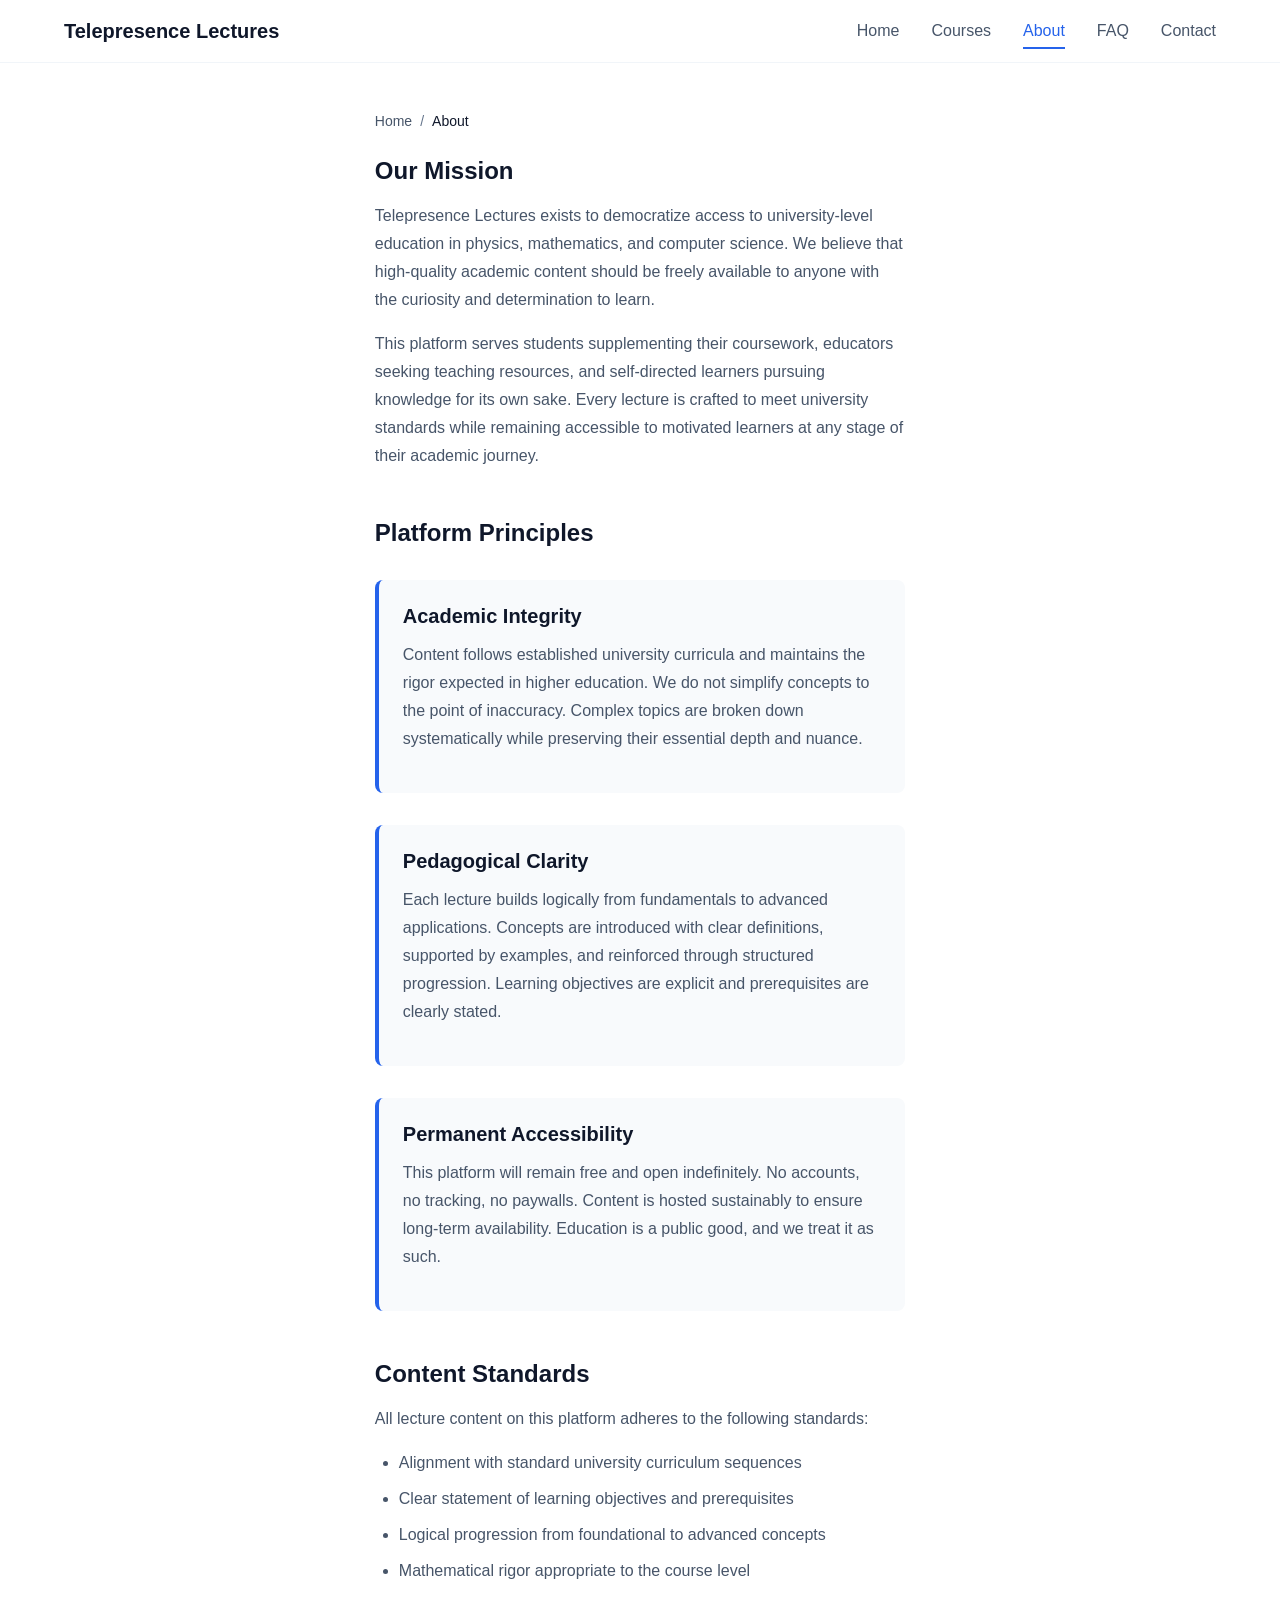
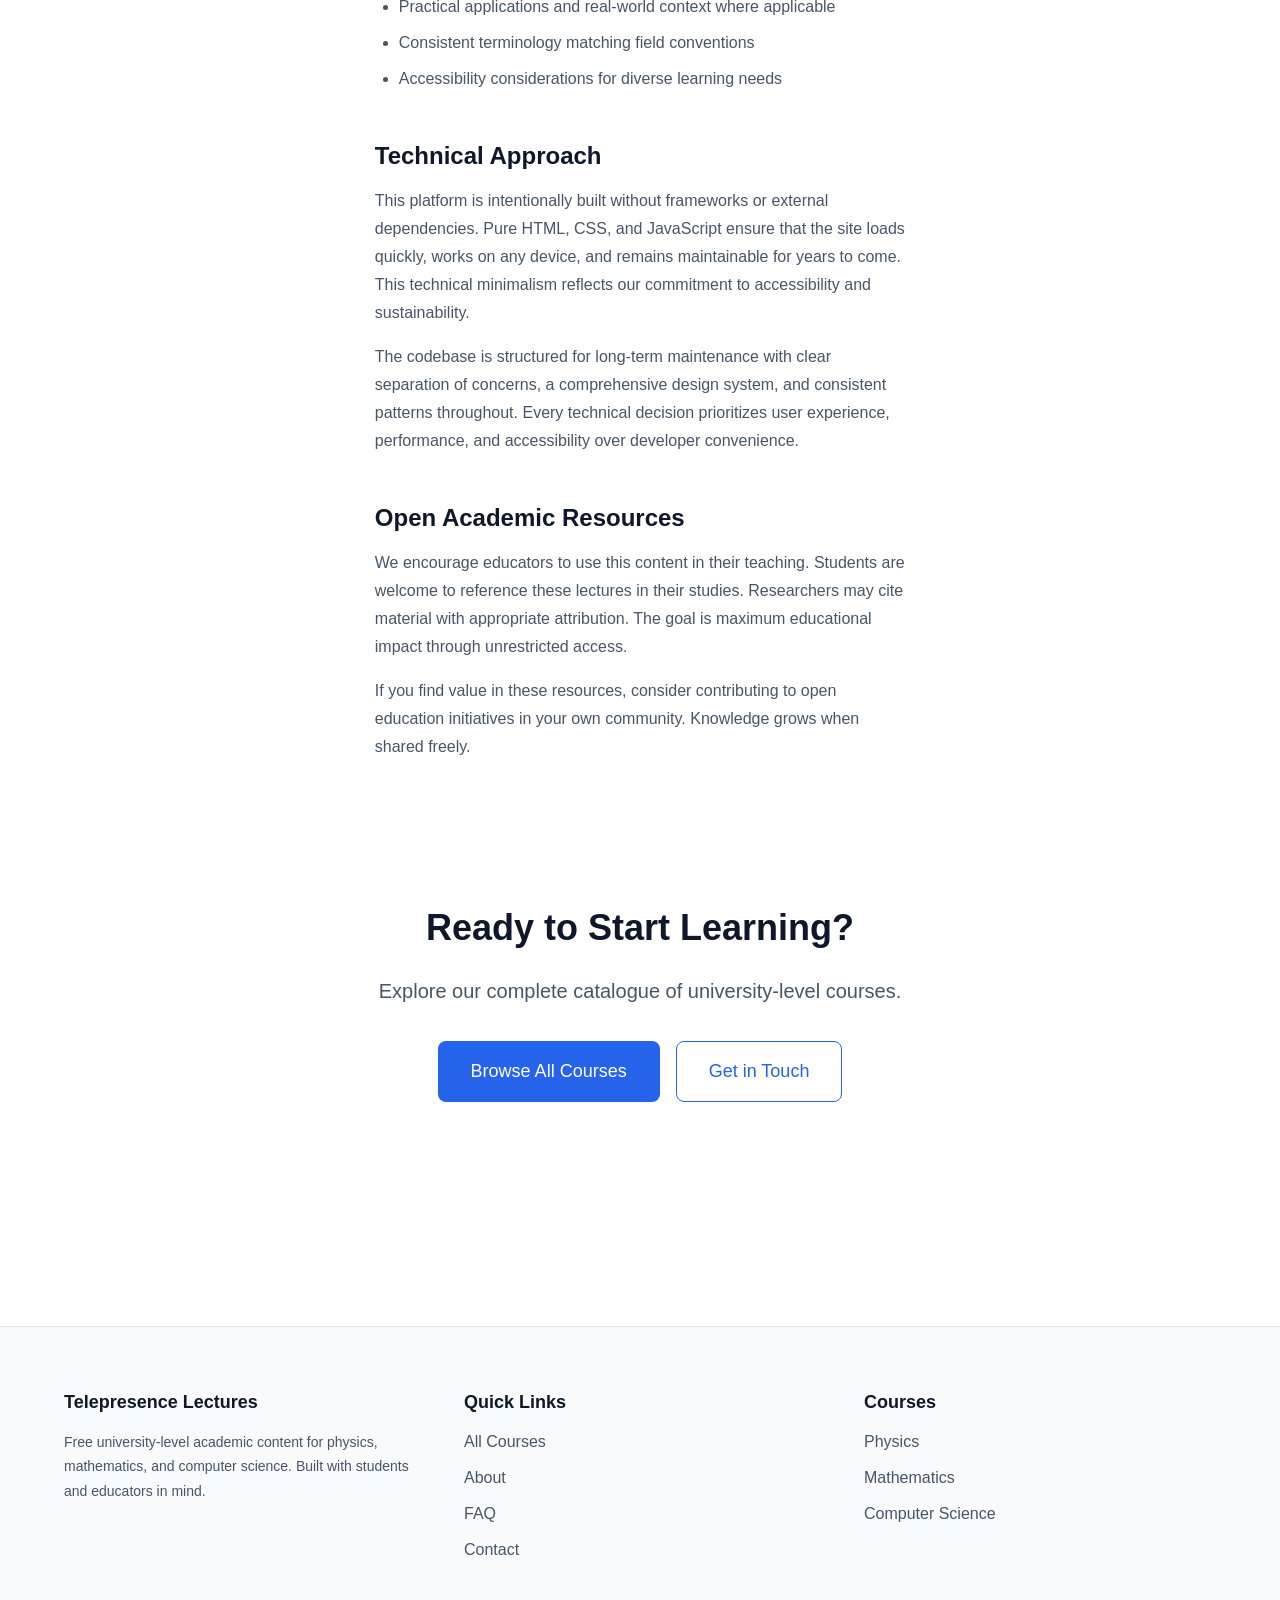
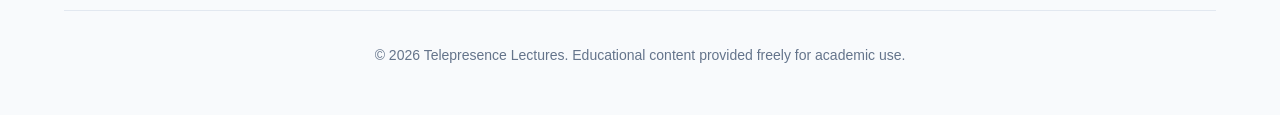
==== pages/about.html @ 8c1ee04d "Add core HTML pages: home, about, courses, FAQ, and contact Co-authored-by: dconcokikego <234408200+" ====
<!DOCTYPE html>
<html lang="en">
<head>
  <meta charset="UTF-8">
  <meta name="viewport" content="width=device-width, initial-scale=1.0">
  <meta name="description" content="Learn about our mission to provide free, high-quality university-level lecture content for physics, mathematics, and computer science.">
  <title>About - Telepresence Lectures</title>
  
  <!-- CSS -->
  <link rel="stylesheet" href="/src/css/base.css">
  <link rel="stylesheet" href="/src/css/layout.css">
  <link rel="stylesheet" href="/src/css/components.css">
  <link rel="stylesheet" href="/src/css/animations.css">
  <link rel="stylesheet" href="/src/css/pages.css">
</head>
<body>
  <a href="#main-content" class="skip-link">Skip to main content</a>
  
  <header class="site-header">
    <div class="header__inner">
      <a href="/" class="header__logo">Telepresence Lectures</a>
      
      <nav class="site-nav" aria-label="Main navigation">
        <button class="nav__toggle" aria-expanded="false" aria-label="Toggle navigation menu">
          <span class="nav__toggle-bar"></span>
          <span class="nav__toggle-bar"></span>
          <span class="nav__toggle-bar"></span>
        </button>
        
        <ul class="nav__list">
          <li class="nav__item"><a href="/" class="nav__link">Home</a></li>
          <li class="nav__item"><a href="/pages/courses.html" class="nav__link">Courses</a></li>
          <li class="nav__item"><a href="/pages/about.html" class="nav__link">About</a></li>
          <li class="nav__item"><a href="/pages/faq.html" class="nav__link">FAQ</a></li>
          <li class="nav__item"><a href="/pages/contact.html" class="nav__link">Contact</a></li>
        </ul>
      </nav>
    </div>
  </header>
  
  <main id="main-content" class="main-content">
    <div class="container container--narrow">
      <nav class="breadcrumbs" aria-label="Breadcrumb">
        <span class="breadcrumbs__item"><a href="/" class="breadcrumbs__link">Home</a></span>
        <span class="breadcrumbs__separator">/</span>
        <span class="breadcrumbs__item">About</span>
      </nav>
      
      <article class="about-section animate-on-scroll">
        <h1 class="about-section__title">Our Mission</h1>
        <p class="about-section__text">
          Telepresence Lectures exists to democratize access to university-level education in physics, 
          mathematics, and computer science. We believe that high-quality academic content should be 
          freely available to anyone with the curiosity and determination to learn.
        </p>
        <p class="about-section__text">
          This platform serves students supplementing their coursework, educators seeking teaching 
          resources, and self-directed learners pursuing knowledge for its own sake. Every lecture 
          is crafted to meet university standards while remaining accessible to motivated learners 
          at any stage of their academic journey.
        </p>
      </article>
      
      <section class="about-section animate-on-scroll">
        <h2 class="about-section__title">Platform Principles</h2>
        <div class="about-principles">
          <div class="principle">
            <h3 class="principle__title">Academic Integrity</h3>
            <p class="principle__description">
              Content follows established university curricula and maintains the rigor expected in 
              higher education. We do not simplify concepts to the point of inaccuracy. Complex 
              topics are broken down systematically while preserving their essential depth and nuance.
            </p>
          </div>
          
          <div class="principle">
            <h3 class="principle__title">Pedagogical Clarity</h3>
            <p class="principle__description">
              Each lecture builds logically from fundamentals to advanced applications. Concepts are 
              introduced with clear definitions, supported by examples, and reinforced through 
              structured progression. Learning objectives are explicit and prerequisites are clearly stated.
            </p>
          </div>
          
          <div class="principle">
            <h3 class="principle__title">Permanent Accessibility</h3>
            <p class="principle__description">
              This platform will remain free and open indefinitely. No accounts, no tracking, no 
              paywalls. Content is hosted sustainably to ensure long-term availability. Education 
              is a public good, and we treat it as such.
            </p>
          </div>
        </div>
      </section>
      
      <section class="about-section animate-on-scroll">
        <h2 class="about-section__title">Content Standards</h2>
        <p class="about-section__text">
          All lecture content on this platform adheres to the following standards:
        </p>
        <ul class="course-list">
          <li>Alignment with standard university curriculum sequences</li>
          <li>Clear statement of learning objectives and prerequisites</li>
          <li>Logical progression from foundational to advanced concepts</li>
          <li>Mathematical rigor appropriate to the course level</li>
          <li>Practical applications and real-world context where applicable</li>
          <li>Consistent terminology matching field conventions</li>
          <li>Accessibility considerations for diverse learning needs</li>
        </ul>
      </section>
      
      <section class="about-section animate-on-scroll">
        <h2 class="about-section__title">Technical Approach</h2>
        <p class="about-section__text">
          This platform is intentionally built without frameworks or external dependencies. 
          Pure HTML, CSS, and JavaScript ensure that the site loads quickly, works on any device, 
          and remains maintainable for years to come. This technical minimalism reflects our 
          commitment to accessibility and sustainability.
        </p>
        <p class="about-section__text">
          The codebase is structured for long-term maintenance with clear separation of concerns, 
          a comprehensive design system, and consistent patterns throughout. Every technical decision 
          prioritizes user experience, performance, and accessibility over developer convenience.
        </p>
      </section>
      
      <section class="about-section animate-on-scroll">
        <h2 class="about-section__title">Open Academic Resources</h2>
        <p class="about-section__text">
          We encourage educators to use this content in their teaching. Students are welcome to 
          reference these lectures in their studies. Researchers may cite material with appropriate 
          attribution. The goal is maximum educational impact through unrestricted access.
        </p>
        <p class="about-section__text">
          If you find value in these resources, consider contributing to open education initiatives 
          in your own community. Knowledge grows when shared freely.
        </p>
      </section>
      
      <section class="section">
        <div class="hero" style="padding: 3rem 0;">
          <h2 class="hero__title" style="font-size: 2.25rem; margin-bottom: 1.5rem;">Ready to Start Learning?</h2>
          <p class="hero__description" style="margin-bottom: 2rem;">
            Explore our complete catalogue of university-level courses.
          </p>
          <div class="hero__actions">
            <a href="/pages/courses.html" class="btn btn--primary btn--lg">Browse All Courses</a>
            <a href="/pages/contact.html" class="btn btn--secondary btn--lg">Get in Touch</a>
          </div>
        </div>
      </section>
    </div>
  </main>
  
  <footer class="site-footer">
    <div class="container">
      <div class="footer__grid">
        <div class="footer__section">
          <h3 class="footer__section-title">Telepresence Lectures</h3>
          <p class="footer__text">
            Free university-level academic content for physics, mathematics, and computer science. 
            Built with students and educators in mind.
          </p>
        </div>
        
        <div class="footer__section">
          <h3 class="footer__section-title">Quick Links</h3>
          <ul class="footer__list">
            <li><a href="/pages/courses.html" class="footer__link">All Courses</a></li>
            <li><a href="/pages/about.html" class="footer__link">About</a></li>
            <li><a href="/pages/faq.html" class="footer__link">FAQ</a></li>
            <li><a href="/pages/contact.html" class="footer__link">Contact</a></li>
          </ul>
        </div>
        
        <div class="footer__section">
          <h3 class="footer__section-title">Courses</h3>
          <ul class="footer__list">
            <li><a href="/pages/phy101.html" class="footer__link">Physics</a></li>
            <li><a href="/pages/mat101.html" class="footer__link">Mathematics</a></li>
            <li><a href="/pages/csc150.html" class="footer__link">Computer Science</a></li>
          </ul>
        </div>
      </div>
      
      <div class="footer__bottom">
        <p>&copy; 2026 Telepresence Lectures. Educational content provided freely for academic use.</p>
      </div>
    </div>
  </footer>
  
  <script type="module" src="/src/js/main.js"></script>
</body>
</html>
---- src/css/base.css ----
/* =============================================
   CSS Reset & Base Styles
   ============================================= */

/* Box sizing reset */
*,
*::before,
*::after {
  box-sizing: border-box;
  margin: 0;
  padding: 0;
}

/* Remove default list styles */
ul,
ol {
  list-style: none;
}

/* Remove default link styles */
a {
  text-decoration: none;
  color: inherit;
}

/* Reset button styles */
button {
  border: none;
  background: none;
  font: inherit;
  cursor: pointer;
}

/* Remove default fieldset styles */
fieldset {
  border: none;
  padding: 0;
  margin: 0;
}

/* =============================================
   CSS Variables - Design System
   ============================================= */

:root {
  /* Colors */
  --color-primary: #2563eb;
  --color-primary-dark: #1e40af;
  --color-primary-light: #3b82f6;
  --color-secondary: #64748b;
  --color-success: #10b981;
  --color-bg: #ffffff;
  --color-bg-secondary: #f8fafc;
  --color-bg-tertiary: #f1f5f9;
  --color-surface: #ffffff;
  --color-surface-raised: #ffffff;
  --color-text: #0f172a;
  --color-text-secondary: #475569;
  --color-text-tertiary: #64748b;
  --color-border: #e2e8f0;
  --color-border-light: #f1f5f9;
  
  /* Typography Scale */
  --font-size-xs: 0.75rem;      /* 12px */
  --font-size-sm: 0.875rem;     /* 14px */
  --font-size-base: 1rem;       /* 16px */
  --font-size-lg: 1.125rem;     /* 18px */
  --font-size-xl: 1.25rem;      /* 20px */
  --font-size-2xl: 1.5rem;      /* 24px */
  --font-size-3xl: 1.875rem;    /* 30px */
  --font-size-4xl: 2.25rem;     /* 36px */
  --font-size-5xl: 3rem;        /* 48px */
  
  /* Font weights */
  --font-weight-normal: 400;
  --font-weight-medium: 500;
  --font-weight-semibold: 600;
  --font-weight-bold: 700;
  
  /* Line heights */
  --line-height-tight: 1.25;
  --line-height-normal: 1.5;
  --line-height-relaxed: 1.75;
  
  /* Spacing Scale (based on 4px) */
  --space-1: 0.25rem;   /* 4px */
  --space-2: 0.5rem;    /* 8px */
  --space-3: 0.75rem;   /* 12px */
  --space-4: 1rem;      /* 16px */
  --space-5: 1.25rem;   /* 20px */
  --space-6: 1.5rem;    /* 24px */
  --space-8: 2rem;      /* 32px */
  --space-10: 2.5rem;   /* 40px */
  --space-12: 3rem;     /* 48px */
  --space-16: 4rem;     /* 64px */
  --space-20: 5rem;     /* 80px */
  
  /* Layout constraints */
  --max-width-default: 1200px;
  --max-width-narrow: 65ch;
  --max-width-wide: 1400px;
  
  /* Shadows */
  --shadow-sm: 0 1px 2px 0 rgba(0, 0, 0, 0.05);
  --shadow-base: 0 1px 3px 0 rgba(0, 0, 0, 0.1), 0 1px 2px 0 rgba(0, 0, 0, 0.06);
  --shadow-md: 0 4px 6px -1px rgba(0, 0, 0, 0.1), 0 2px 4px -1px rgba(0, 0, 0, 0.06);
  --shadow-lg: 0 10px 15px -3px rgba(0, 0, 0, 0.1), 0 4px 6px -2px rgba(0, 0, 0, 0.05);
  --shadow-xl: 0 20px 25px -5px rgba(0, 0, 0, 0.1), 0 10px 10px -5px rgba(0, 0, 0, 0.04);
  
  /* Border radius */
  --radius-sm: 0.25rem;
  --radius-base: 0.375rem;
  --radius-md: 0.5rem;
  --radius-lg: 0.75rem;
  
  /* Transitions */
  --transition-fast: 150ms ease;
  --transition-base: 200ms ease;
  --transition-slow: 300ms ease;
  
  /* Z-index scale */
  --z-index-dropdown: 1000;
  --z-index-sticky: 1020;
  --z-index-fixed: 1030;
  --z-index-modal: 1040;
  --z-index-popover: 1050;
  --z-index-tooltip: 1060;
}

/* =============================================
   Base HTML Elements
   ============================================= */

html {
  font-size: 16px;
  -webkit-font-smoothing: antialiased;
  -moz-osx-font-smoothing: grayscale;
}

body {
  font-family: -apple-system, BlinkMacSystemFont, 'Segoe UI', 'Roboto', 'Oxygen',
    'Ubuntu', 'Cantarell', 'Fira Sans', 'Droid Sans', 'Helvetica Neue',
    sans-serif;
  font-size: var(--font-size-base);
  line-height: var(--line-height-normal);
  color: var(--color-text);
  background-color: var(--color-bg);
}

/* Typography */
h1, h2, h3, h4, h5, h6 {
  font-weight: var(--font-weight-bold);
  line-height: var(--line-height-tight);
  margin-bottom: var(--space-4);
  color: var(--color-text);
}

h1 {
  font-size: var(--font-size-4xl);
  margin-bottom: var(--space-6);
}

h2 {
  font-size: var(--font-size-3xl);
}

h3 {
  font-size: var(--font-size-2xl);
}

h4 {
  font-size: var(--font-size-xl);
}

p {
  margin-bottom: var(--space-4);
  line-height: var(--line-height-relaxed);
}

strong {
  font-weight: var(--font-weight-semibold);
}

em {
  font-style: italic;
}

code {
  font-family: 'Courier New', Courier, monospace;
  font-size: 0.875em;
  padding: 0.125rem 0.25rem;
  background-color: var(--color-bg-tertiary);
  border-radius: var(--radius-sm);
}

/* =============================================
   Accessibility Features
   ============================================= */

/* Skip to main content link */
.skip-link {
  position: absolute;
  top: -40px;
  left: 0;
  background: var(--color-primary);
  color: white;
  padding: var(--space-2) var(--space-4);
  text-decoration: none;
  z-index: var(--z-index-tooltip);
}

.skip-link:focus {
  top: 0;
}

/* Focus visible styles */
*:focus-visible {
  outline: 2px solid var(--color-primary);
  outline-offset: 2px;
}

/* Screen reader only */
.sr-only {
  position: absolute;
  width: 1px;
  height: 1px;
  padding: 0;
  margin: -1px;
  overflow: hidden;
  clip: rect(0, 0, 0, 0);
  white-space: nowrap;
  border-width: 0;
}

/* Reduced motion support */
@media (prefers-reduced-motion: reduce) {
  *,
  *::before,
  *::after {
    animation-duration: 0.01ms !important;
    animation-iteration-count: 1 !important;
    transition-duration: 0.01ms !important;
    scroll-behavior: auto !important;
  }
}

/* =============================================
   Responsive Typography
   ============================================= */

@media (max-width: 768px) {
  :root {
    --font-size-4xl: 2rem;      /* 32px */
    --font-size-3xl: 1.5rem;    /* 24px */
    --font-size-2xl: 1.25rem;   /* 20px */
  }
  
  h1 {
    margin-bottom: var(--space-4);
  }
}

@media (max-width: 480px) {
  :root {
    --font-size-4xl: 1.75rem;   /* 28px */
    --font-size-3xl: 1.375rem;  /* 22px */
  }
}
---- src/css/layout.css ----
/* =============================================
   Container System
   ============================================= */

.container {
  max-width: var(--max-width-default);
  margin: 0 auto;
  padding: 0 var(--space-6);
}

.container--narrow {
  max-width: var(--max-width-narrow);
}

.container--wide {
  max-width: var(--max-width-wide);
}

/* =============================================
   Header
   ============================================= */

.site-header {
  position: sticky;
  top: 0;
  background-color: var(--color-surface);
  border-bottom: 1px solid var(--color-border-light);
  z-index: var(--z-index-sticky);
  transition: box-shadow var(--transition-base);
}

.site-header.is-scrolled {
  box-shadow: var(--shadow-md);
}

.header__inner {
  max-width: var(--max-width-default);
  margin: 0 auto;
  padding: var(--space-4) var(--space-6);
  display: flex;
  align-items: center;
  justify-content: space-between;
}

.header__logo {
  font-size: var(--font-size-xl);
  font-weight: var(--font-weight-bold);
  color: var(--color-text);
}

/* Navigation - Desktop */
.nav__list {
  display: flex;
  gap: var(--space-8);
  align-items: center;
}

.nav__link {
  font-size: var(--font-size-base);
  font-weight: var(--font-weight-medium);
  color: var(--color-text-secondary);
  padding: var(--space-2) 0;
  position: relative;
  transition: color var(--transition-fast);
}

.nav__link:hover {
  color: var(--color-primary);
}

.nav__link.is-active {
  color: var(--color-primary);
}

.nav__link.is-active::after {
  content: '';
  position: absolute;
  bottom: -2px;
  left: 0;
  right: 0;
  height: 2px;
  background-color: var(--color-primary);
}

/* Mobile menu toggle */
.nav__toggle {
  display: none;
  flex-direction: column;
  gap: 4px;
  padding: var(--space-2);
  background: none;
  border: none;
  cursor: pointer;
}

.nav__toggle-bar {
  width: 24px;
  height: 2px;
  background-color: var(--color-text);
  transition: transform var(--transition-base), opacity var(--transition-base);
}

.nav__toggle[aria-expanded="true"] .nav__toggle-bar:nth-child(1) {
  transform: rotate(45deg) translateY(7px);
}

.nav__toggle[aria-expanded="true"] .nav__toggle-bar:nth-child(2) {
  opacity: 0;
}

.nav__toggle[aria-expanded="true"] .nav__toggle-bar:nth-child(3) {
  transform: rotate(-45deg) translateY(-7px);
}

/* =============================================
   Footer
   ============================================= */

.site-footer {
  background-color: var(--color-bg-secondary);
  border-top: 1px solid var(--color-border);
  margin-top: var(--space-20);
  padding: var(--space-16) 0 var(--space-8);
}

.footer__grid {
  display: grid;
  grid-template-columns: repeat(3, 1fr);
  gap: var(--space-12);
  margin-bottom: var(--space-12);
}

.footer__section-title {
  font-size: var(--font-size-lg);
  font-weight: var(--font-weight-semibold);
  margin-bottom: var(--space-4);
  color: var(--color-text);
}

.footer__list {
  display: flex;
  flex-direction: column;
  gap: var(--space-3);
}

.footer__link {
  color: var(--color-text-secondary);
  transition: color var(--transition-fast);
}

.footer__link:hover {
  color: var(--color-primary);
}

.footer__text {
  color: var(--color-text-secondary);
  font-size: var(--font-size-sm);
  line-height: var(--line-height-relaxed);
}

.footer__bottom {
  padding-top: var(--space-8);
  border-top: 1px solid var(--color-border);
  text-align: center;
  color: var(--color-text-tertiary);
  font-size: var(--font-size-sm);
}

/* =============================================
   Main Content Structure
   ============================================= */

main {
  min-height: 60vh;
}

.main-content {
  padding: var(--space-12) 0;
}

/* =============================================
   Grid Utilities
   ============================================= */

.grid {
  display: grid;
  gap: var(--space-6);
}

.grid--2 {
  grid-template-columns: repeat(2, 1fr);
}

.grid--3 {
  grid-template-columns: repeat(3, 1fr);
}

.grid--4 {
  grid-template-columns: repeat(4, 1fr);
}

.grid--auto-fit {
  grid-template-columns: repeat(auto-fit, minmax(280px, 1fr));
}

.grid--gap-sm {
  gap: var(--space-4);
}

.grid--gap-lg {
  gap: var(--space-8);
}

/* =============================================
   Flex Utilities
   ============================================= */

.flex {
  display: flex;
}

.flex-column {
  flex-direction: column;
}

.flex-center {
  align-items: center;
  justify-content: center;
}

.flex-between {
  display: flex;
  align-items: center;
  justify-content: space-between;
}

.flex-gap-2 {
  gap: var(--space-2);
}

.flex-gap-4 {
  gap: var(--space-4);
}

.flex-gap-6 {
  gap: var(--space-6);
}

.flex-gap-8 {
  gap: var(--space-8);
}

/* =============================================
   Responsive Breakpoints
   ============================================= */

@media (max-width: 768px) {
  .container {
    padding: 0 var(--space-4);
  }
  
  .header__inner {
    padding: var(--space-4);
  }
  
  /* Mobile navigation */
  .nav__toggle {
    display: flex;
  }
  
  .nav__list {
    position: absolute;
    top: 100%;
    left: 0;
    right: 0;
    background-color: var(--color-surface);
    flex-direction: column;
    gap: 0;
    padding: var(--space-4);
    box-shadow: var(--shadow-lg);
    max-height: 0;
    overflow: hidden;
    opacity: 0;
    transition: max-height var(--transition-slow), opacity var(--transition-base);
  }
  
  .nav__list.is-open {
    max-height: 400px;
    opacity: 1;
  }
  
  .nav__item {
    width: 100%;
    border-bottom: 1px solid var(--color-border-light);
  }
  
  .nav__item:last-child {
    border-bottom: none;
  }
  
  .nav__link {
    display: block;
    padding: var(--space-4);
  }
  
  .nav__link.is-active::after {
    display: none;
  }
  
  /* Footer responsive */
  .footer__grid {
    grid-template-columns: 1fr;
    gap: var(--space-8);
  }
  
  /* Grid responsive */
  .grid--2,
  .grid--3,
  .grid--4 {
    grid-template-columns: 1fr;
  }
}

@media (max-width: 480px) {
  .container {
    padding: 0 var(--space-3);
  }
  
  .site-footer {
    padding: var(--space-12) 0 var(--space-6);
  }
}

/* Body scroll lock for mobile menu */
body.nav-open {
  overflow: hidden;
}
---- src/css/components.css ----
/* =============================================
   Button System
   ============================================= */

.btn {
  display: inline-flex;
  align-items: center;
  justify-content: center;
  gap: var(--space-2);
  font-size: var(--font-size-base);
  font-weight: var(--font-weight-medium);
  padding: var(--space-3) var(--space-6);
  border-radius: var(--radius-md);
  transition: all var(--transition-fast);
  cursor: pointer;
  border: 1px solid transparent;
  text-decoration: none;
}

/* Button variants */
.btn--primary {
  background-color: var(--color-primary);
  color: white;
}

.btn--primary:hover {
  background-color: var(--color-primary-dark);
}

.btn--secondary {
  background-color: transparent;
  color: var(--color-primary);
  border-color: var(--color-primary);
}

.btn--secondary:hover {
  background-color: var(--color-primary);
  color: white;
}

.btn--text {
  background-color: transparent;
  color: var(--color-primary);
  padding: var(--space-2) var(--space-4);
}

.btn--text:hover {
  background-color: var(--color-bg-tertiary);
}

/* Button sizes */
.btn--sm {
  font-size: var(--font-size-sm);
  padding: var(--space-2) var(--space-4);
}

.btn--lg {
  font-size: var(--font-size-lg);
  padding: var(--space-4) var(--space-8);
}

/* Button states */
.btn:disabled,
.btn[disabled] {
  opacity: 0.5;
  cursor: not-allowed;
  pointer-events: none;
}

.btn--full {
  width: 100%;
}

/* =============================================
   Card Components
   ============================================= */

.card {
  background-color: var(--color-surface);
  border: 1px solid var(--color-border);
  border-radius: var(--radius-lg);
  padding: var(--space-6);
  transition: all var(--transition-base);
}

.card:hover {
  box-shadow: var(--shadow-lg);
  transform: translateY(-2px);
}

.card__header {
  margin-bottom: var(--space-4);
}

.card__title {
  font-size: var(--font-size-xl);
  font-weight: var(--font-weight-semibold);
  margin-bottom: var(--space-2);
}

.card__description {
  color: var(--color-text-secondary);
  line-height: var(--line-height-relaxed);
  margin-bottom: var(--space-4);
}

.card__meta {
  display: flex;
  flex-wrap: wrap;
  gap: var(--space-4);
  color: var(--color-text-tertiary);
  font-size: var(--font-size-sm);
  margin-top: var(--space-4);
}

.card__meta-item {
  display: flex;
  align-items: center;
  gap: var(--space-2);
}

/* Lecture card variant */
.lecture-card {
  display: flex;
  flex-direction: column;
}

.lecture-card__header {
  display: flex;
  align-items: flex-start;
  gap: var(--space-4);
  margin-bottom: var(--space-4);
}

.lecture-card__title {
  font-size: var(--font-size-lg);
  font-weight: var(--font-weight-semibold);
  margin-bottom: var(--space-3);
}

.lecture-card__description {
  color: var(--color-text-secondary);
  line-height: var(--line-height-relaxed);
  margin-bottom: var(--space-4);
  flex: 1;
}

.lecture-card__footer {
  display: flex;
  align-items: center;
  justify-content: space-between;
  margin-top: auto;
  padding-top: var(--space-4);
  border-top: 1px solid var(--color-border-light);
}

/* =============================================
   Badges
   ============================================= */

.badge {
  display: inline-flex;
  align-items: center;
  padding: var(--space-1) var(--space-3);
  font-size: var(--font-size-xs);
  font-weight: var(--font-weight-medium);
  border-radius: var(--radius-base);
  text-transform: uppercase;
  letter-spacing: 0.025em;
}

.badge--primary {
  background-color: var(--color-primary);
  color: white;
}

.badge--secondary {
  background-color: var(--color-bg-tertiary);
  color: var(--color-text-secondary);
}

.badge--success {
  background-color: var(--color-success);
  color: white;
}

/* =============================================
   Accordion
   ============================================= */

.accordion {
  border: 1px solid var(--color-border);
  border-radius: var(--radius-lg);
  overflow: hidden;
}

.accordion__item {
  border-bottom: 1px solid var(--color-border);
}

.accordion__item:last-child {
  border-bottom: none;
}

.accordion__header {
  width: 100%;
  display: flex;
  align-items: center;
  justify-content: space-between;
  padding: var(--space-6);
  background-color: var(--color-surface);
  cursor: pointer;
  transition: background-color var(--transition-fast);
  text-align: left;
}

.accordion__header:hover {
  background-color: var(--color-bg-secondary);
}

.accordion__title {
  font-size: var(--font-size-lg);
  font-weight: var(--font-weight-semibold);
  color: var(--color-text);
}

.accordion__icon {
  width: 24px;
  height: 24px;
  transition: transform var(--transition-base);
  flex-shrink: 0;
}

.accordion__item.is-open .accordion__icon {
  transform: rotate(180deg);
}

.accordion__content {
  max-height: 0;
  overflow: hidden;
  transition: max-height var(--transition-slow);
}

.accordion__item.is-open .accordion__content {
  max-height: 1000px;
}

.accordion__body {
  padding: 0 var(--space-6) var(--space-6);
  color: var(--color-text-secondary);
  line-height: var(--line-height-relaxed);
}

/* =============================================
   Breadcrumbs
   ============================================= */

.breadcrumbs {
  display: flex;
  align-items: center;
  gap: var(--space-2);
  margin-bottom: var(--space-6);
  font-size: var(--font-size-sm);
}

.breadcrumbs__item {
  display: flex;
  align-items: center;
  gap: var(--space-2);
  color: var(--color-text-secondary);
}

.breadcrumbs__link {
  color: var(--color-text-secondary);
  transition: color var(--transition-fast);
}

.breadcrumbs__link:hover {
  color: var(--color-primary);
}

.breadcrumbs__separator {
  color: var(--color-text-tertiary);
}

.breadcrumbs__item:last-child {
  color: var(--color-text);
}

/* =============================================
   Hero Section
   ============================================= */

.hero {
  text-align: center;
  padding: var(--space-20) 0;
}

.hero__title {
  font-size: var(--font-size-5xl);
  font-weight: var(--font-weight-bold);
  margin-bottom: var(--space-6);
  color: var(--color-text);
}

.hero__description {
  font-size: var(--font-size-xl);
  color: var(--color-text-secondary);
  max-width: 700px;
  margin: 0 auto var(--space-8);
  line-height: var(--line-height-relaxed);
}

.hero__actions {
  display: flex;
  gap: var(--space-4);
  justify-content: center;
  flex-wrap: wrap;
}

/* =============================================
   Form Elements
   ============================================= */

.form-group {
  margin-bottom: var(--space-6);
}

.form-label {
  display: block;
  font-size: var(--font-size-sm);
  font-weight: var(--font-weight-medium);
  color: var(--color-text);
  margin-bottom: var(--space-2);
}

.form-input,
.form-textarea,
.form-select {
  width: 100%;
  padding: var(--space-3) var(--space-4);
  font-size: var(--font-size-base);
  color: var(--color-text);
  background-color: var(--color-surface);
  border: 1px solid var(--color-border);
  border-radius: var(--radius-md);
  transition: border-color var(--transition-fast), box-shadow var(--transition-fast);
}

.form-input:focus,
.form-textarea:focus,
.form-select:focus {
  outline: none;
  border-color: var(--color-primary);
  box-shadow: 0 0 0 3px rgba(37, 99, 235, 0.1);
}

.form-textarea {
  min-height: 120px;
  resize: vertical;
}

.form-input[required],
.form-textarea[required],
.form-select[required] {
  box-shadow: none;
}

/* =============================================
   Section Headings
   ============================================= */

.section {
  padding: var(--space-12) 0;
}

.section__header {
  text-align: center;
  margin-bottom: var(--space-12);
}

.section__title {
  font-size: var(--font-size-3xl);
  font-weight: var(--font-weight-bold);
  margin-bottom: var(--space-4);
}

.section__description {
  font-size: var(--font-size-lg);
  color: var(--color-text-secondary);
  max-width: 700px;
  margin: 0 auto;
  line-height: var(--line-height-relaxed);
}

/* =============================================
   Responsive Component Adjustments
   ============================================= */

@media (max-width: 768px) {
  .hero__actions {
    flex-direction: column;
    align-items: stretch;
  }
  
  .hero__actions .btn {
    width: 100%;
  }
  
  .card {
    padding: var(--space-4);
  }
  
  .accordion__header {
    padding: var(--space-4);
  }
  
  .accordion__body {
    padding: 0 var(--space-4) var(--space-4);
  }
}

@media (max-width: 480px) {
  .btn {
    width: 100%;
  }
  
  .hero {
    padding: var(--space-12) 0;
  }
  
  .section {
    padding: var(--space-8) 0;
  }
}
---- src/css/animations.css ----
/* =============================================
   Scroll Reveal Animations
   ============================================= */

.animate-on-scroll {
  opacity: 0;
  transform: translateY(30px);
  transition: opacity 0.6s ease-out, transform 0.6s ease-out;
}

.animate-on-scroll.is-visible {
  opacity: 1;
  transform: translateY(0);
}

/* Staggered animation delays */
.animate-on-scroll:nth-child(1) {
  transition-delay: 0s;
}

.animate-on-scroll:nth-child(2) {
  transition-delay: 0.1s;
}

.animate-on-scroll:nth-child(3) {
  transition-delay: 0.2s;
}

.animate-on-scroll:nth-child(4) {
  transition-delay: 0.3s;
}

.animate-on-scroll:nth-child(5) {
  transition-delay: 0.4s;
}

/* =============================================
   Hover Effects
   ============================================= */

.hover-lift {
  transition: transform var(--transition-base), box-shadow var(--transition-base);
}

.hover-lift:hover {
  transform: translateY(-4px);
  box-shadow: var(--shadow-lg);
}

/* =============================================
   Loading Animation
   ============================================= */

.loading-pulse {
  animation: pulse 2s cubic-bezier(0.4, 0, 0.6, 1) infinite;
}

@keyframes pulse {
  0%, 100% {
    opacity: 1;
  }
  50% {
    opacity: 0.5;
  }
}

/* =============================================
   Fade In Animation
   ============================================= */

@keyframes fadeIn {
  from {
    opacity: 0;
  }
  to {
    opacity: 1;
  }
}

.fade-in {
  animation: fadeIn 0.5s ease-in;
}

/* =============================================
   Reduced Motion Support
   ============================================= */

@media (prefers-reduced-motion: reduce) {
  .animate-on-scroll {
    opacity: 1;
    transform: none;
    transition: none;
  }
  
  .hover-lift:hover {
    transform: none;
  }
  
  .loading-pulse {
    animation: none;
  }
  
  .fade-in {
    animation: none;
  }
}
---- src/css/pages.css ----
/* =============================================
   Home Page Styles
   ============================================= */

.home-hero {
  background: linear-gradient(135deg, var(--color-bg-secondary) 0%, var(--color-bg-tertiary) 100%);
  border-bottom: 1px solid var(--color-border);
}

.featured-courses {
  padding: var(--space-16) 0;
}

.featured-courses__grid {
  display: grid;
  grid-template-columns: repeat(auto-fit, minmax(320px, 1fr));
  gap: var(--space-8);
  margin-top: var(--space-8);
}

/* =============================================
   Courses Page Styles
   ============================================= */

.courses-filters {
  display: flex;
  gap: var(--space-4);
  justify-content: center;
  flex-wrap: wrap;
  margin-bottom: var(--space-12);
}

.filter-btn {
  padding: var(--space-3) var(--space-6);
  font-size: var(--font-size-base);
  font-weight: var(--font-weight-medium);
  background-color: var(--color-bg-secondary);
  color: var(--color-text-secondary);
  border: 1px solid var(--color-border);
  border-radius: var(--radius-md);
  cursor: pointer;
  transition: all var(--transition-fast);
}

.filter-btn:hover {
  background-color: var(--color-bg-tertiary);
  color: var(--color-text);
}

.filter-btn.is-active {
  background-color: var(--color-primary);
  color: white;
  border-color: var(--color-primary);
}

.courses-list {
  display: grid;
  grid-template-columns: repeat(auto-fit, minmax(320px, 1fr));
  gap: var(--space-8);
}

.lecture-card[data-category] {
  transition: opacity var(--transition-base), transform var(--transition-base);
}

.lecture-card.hidden {
  display: none;
}

/* =============================================
   Course Detail Page Styles
   ============================================= */

.course-header {
  background-color: var(--color-bg-secondary);
  border-bottom: 1px solid var(--color-border);
  padding: var(--space-12) 0;
}

.course-header__code {
  font-size: var(--font-size-sm);
  font-weight: var(--font-weight-semibold);
  color: var(--color-primary);
  text-transform: uppercase;
  letter-spacing: 0.05em;
  margin-bottom: var(--space-2);
}

.course-header__title {
  font-size: var(--font-size-4xl);
  font-weight: var(--font-weight-bold);
  margin-bottom: var(--space-4);
}

.course-header__meta {
  display: flex;
  flex-wrap: wrap;
  gap: var(--space-6);
  color: var(--color-text-secondary);
  font-size: var(--font-size-base);
}

.course-header__meta-item {
  display: flex;
  align-items: center;
  gap: var(--space-2);
}

.course-content {
  padding: var(--space-12) 0;
}

.course-layout {
  display: grid;
  grid-template-columns: 1fr 320px;
  gap: var(--space-12);
  align-items: start;
}

.course-main {
  max-width: 100%;
}

.course-sidebar {
  position: sticky;
  top: 100px;
  background-color: var(--color-bg-secondary);
  border: 1px solid var(--color-border);
  border-radius: var(--radius-lg);
  padding: var(--space-6);
}

.course-overview {
  margin-bottom: var(--space-12);
}

.course-overview__title {
  font-size: var(--font-size-2xl);
  margin-bottom: var(--space-4);
}

.course-overview__text {
  color: var(--color-text-secondary);
  line-height: var(--line-height-relaxed);
  margin-bottom: var(--space-4);
}

.course-section {
  margin-bottom: var(--space-12);
}

.course-section__title {
  font-size: var(--font-size-2xl);
  margin-bottom: var(--space-6);
}

.course-list {
  list-style: disc;
  padding-left: var(--space-6);
}

.course-list li {
  color: var(--color-text-secondary);
  line-height: var(--line-height-relaxed);
  margin-bottom: var(--space-2);
}

.lectures-grid {
  display: grid;
  gap: var(--space-6);
}

/* =============================================
   FAQ Page Styles
   ============================================= */

.faq-intro {
  text-align: center;
  max-width: 700px;
  margin: 0 auto var(--space-12);
}

.faq-intro__title {
  font-size: var(--font-size-4xl);
  margin-bottom: var(--space-4);
}

.faq-intro__description {
  font-size: var(--font-size-lg);
  color: var(--color-text-secondary);
  line-height: var(--line-height-relaxed);
}

.faq-content {
  max-width: 800px;
  margin: 0 auto;
}

/* =============================================
   Contact Page Styles
   ============================================= */

.contact-layout {
  display: grid;
  grid-template-columns: 1fr 2fr;
  gap: var(--space-12);
  padding: var(--space-12) 0;
}

.contact-info {
  padding-right: var(--space-8);
}

.contact-info__title {
  font-size: var(--font-size-2xl);
  margin-bottom: var(--space-6);
}

.contact-info__item {
  margin-bottom: var(--space-6);
}

.contact-info__label {
  font-size: var(--font-size-sm);
  font-weight: var(--font-weight-semibold);
  color: var(--color-text-tertiary);
  text-transform: uppercase;
  letter-spacing: 0.05em;
  margin-bottom: var(--space-2);
}

.contact-info__value {
  font-size: var(--font-size-base);
  color: var(--color-text);
}

.contact-info__link {
  color: var(--color-primary);
  transition: color var(--transition-fast);
}

.contact-info__link:hover {
  color: var(--color-primary-dark);
}

.contact-form {
  background-color: var(--color-bg-secondary);
  border: 1px solid var(--color-border);
  border-radius: var(--radius-lg);
  padding: var(--space-8);
}

.contact-form__title {
  font-size: var(--font-size-2xl);
  margin-bottom: var(--space-6);
}

/* =============================================
   About Page Styles
   ============================================= */

.about-section {
  margin-bottom: var(--space-12);
}

.about-section__title {
  font-size: var(--font-size-2xl);
  margin-bottom: var(--space-4);
}

.about-section__text {
  color: var(--color-text-secondary);
  line-height: var(--line-height-relaxed);
  margin-bottom: var(--space-4);
}

.about-principles {
  display: grid;
  gap: var(--space-8);
  margin-top: var(--space-8);
}

.principle {
  padding: var(--space-6);
  background-color: var(--color-bg-secondary);
  border-left: 4px solid var(--color-primary);
  border-radius: var(--radius-md);
}

.principle__title {
  font-size: var(--font-size-xl);
  font-weight: var(--font-weight-semibold);
  margin-bottom: var(--space-3);
}

.principle__description {
  color: var(--color-text-secondary);
  line-height: var(--line-height-relaxed);
}

.info-grid {
  display: grid;
  grid-template-columns: repeat(2, 1fr);
  gap: var(--space-8);
  margin-top: var(--space-8);
}

.info-card {
  padding: var(--space-6);
  background-color: var(--color-bg-secondary);
  border: 1px solid var(--color-border);
  border-radius: var(--radius-lg);
}

.info-card__title {
  font-size: var(--font-size-xl);
  font-weight: var(--font-weight-semibold);
  margin-bottom: var(--space-4);
}

.info-card__text {
  color: var(--color-text-secondary);
  line-height: var(--line-height-relaxed);
}

/* =============================================
   Responsive Page Adjustments
   ============================================= */

@media (max-width: 768px) {
  .course-layout {
    grid-template-columns: 1fr;
  }
  
  .course-sidebar {
    position: static;
  }
  
  .contact-layout {
    grid-template-columns: 1fr;
  }
  
  .contact-info {
    padding-right: 0;
  }
  
  .info-grid {
    grid-template-columns: 1fr;
  }
  
  .featured-courses__grid,
  .courses-list {
    grid-template-columns: 1fr;
  }
}

@media (max-width: 480px) {
  .course-header {
    padding: var(--space-8) 0;
  }
  
  .contact-form {
    padding: var(--space-6);
  }
  
  .courses-filters {
    flex-direction: column;
  }
  
  .filter-btn {
    width: 100%;
  }
}
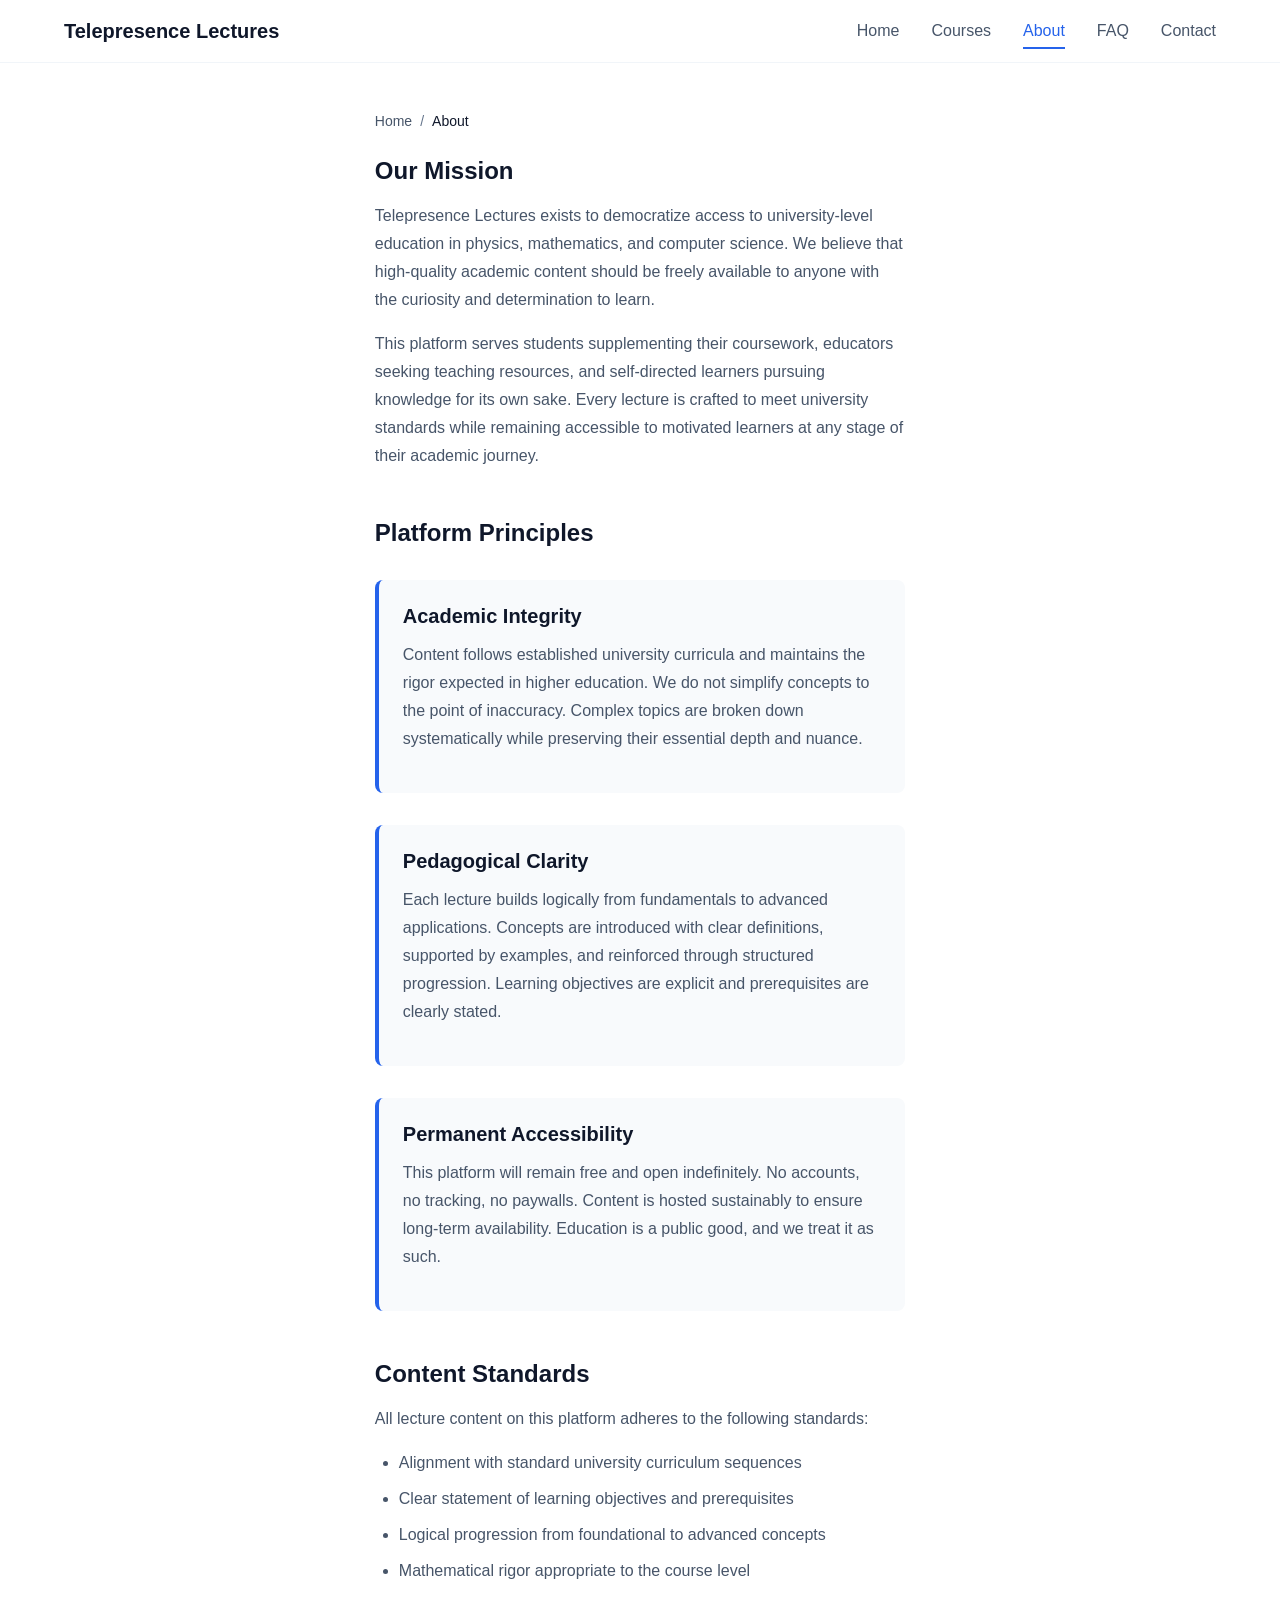
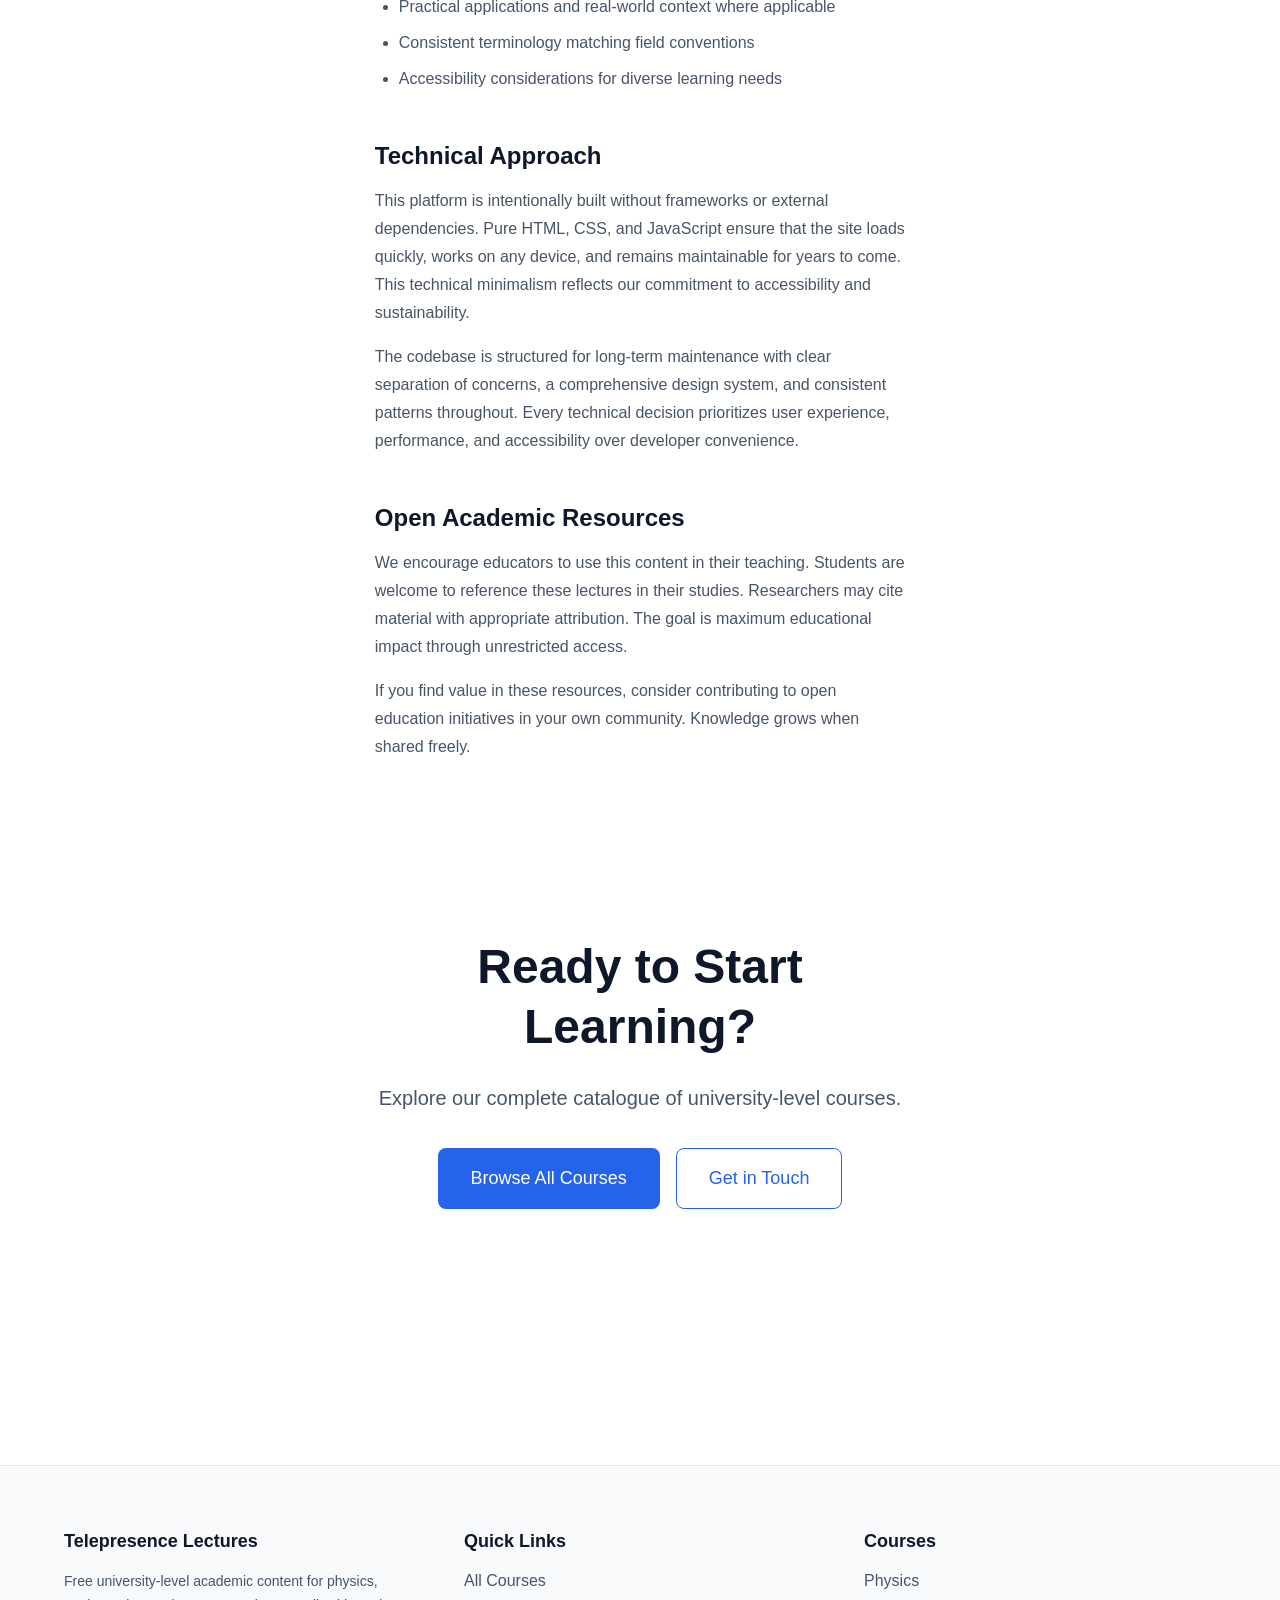
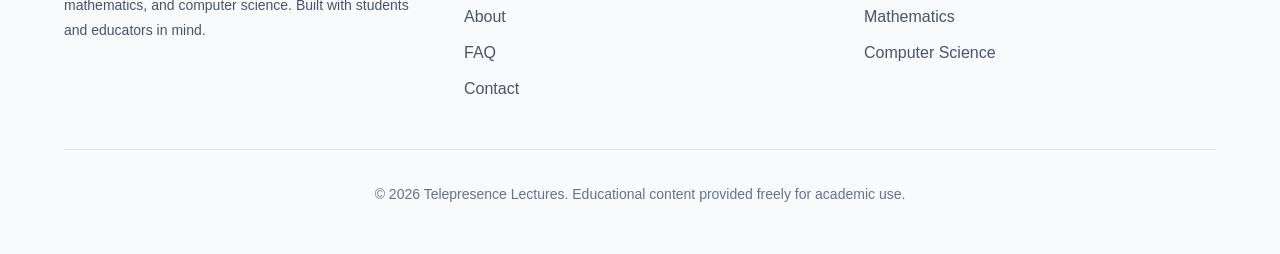
==== commit 24f1fa02: "Remove inline styles and complete production readiness Co-authored-by: dconcokikego <234408200+dconc" ====
--- a/pages/about.html
+++ b/pages/about.html
@@ -138,9 +138,9 @@
       </section>
       
       <section class="section">
-        <div class="hero" style="padding: 3rem 0;">
-          <h2 class="hero__title" style="font-size: 2.25rem; margin-bottom: 1.5rem;">Ready to Start Learning?</h2>
-          <p class="hero__description" style="margin-bottom: 2rem;">
+        <div class="hero">
+          <h2 class="hero__title">Ready to Start Learning?</h2>
+          <p class="hero__description">
             Explore our complete catalogue of university-level courses.
           </p>
           <div class="hero__actions">
--- a/src/css/pages.css
+++ b/src/css/pages.css
@@ -130,6 +130,16 @@
   padding: var(--space-6);
 }
 
+.course-sidebar h3 {
+  margin-bottom: var(--space-4);
+}
+
+.course-sidebar p {
+  font-size: var(--font-size-sm);
+  color: var(--color-text-secondary);
+  line-height: var(--line-height-relaxed);
+}
+
 .course-overview {
   margin-bottom: var(--space-12);
 }
